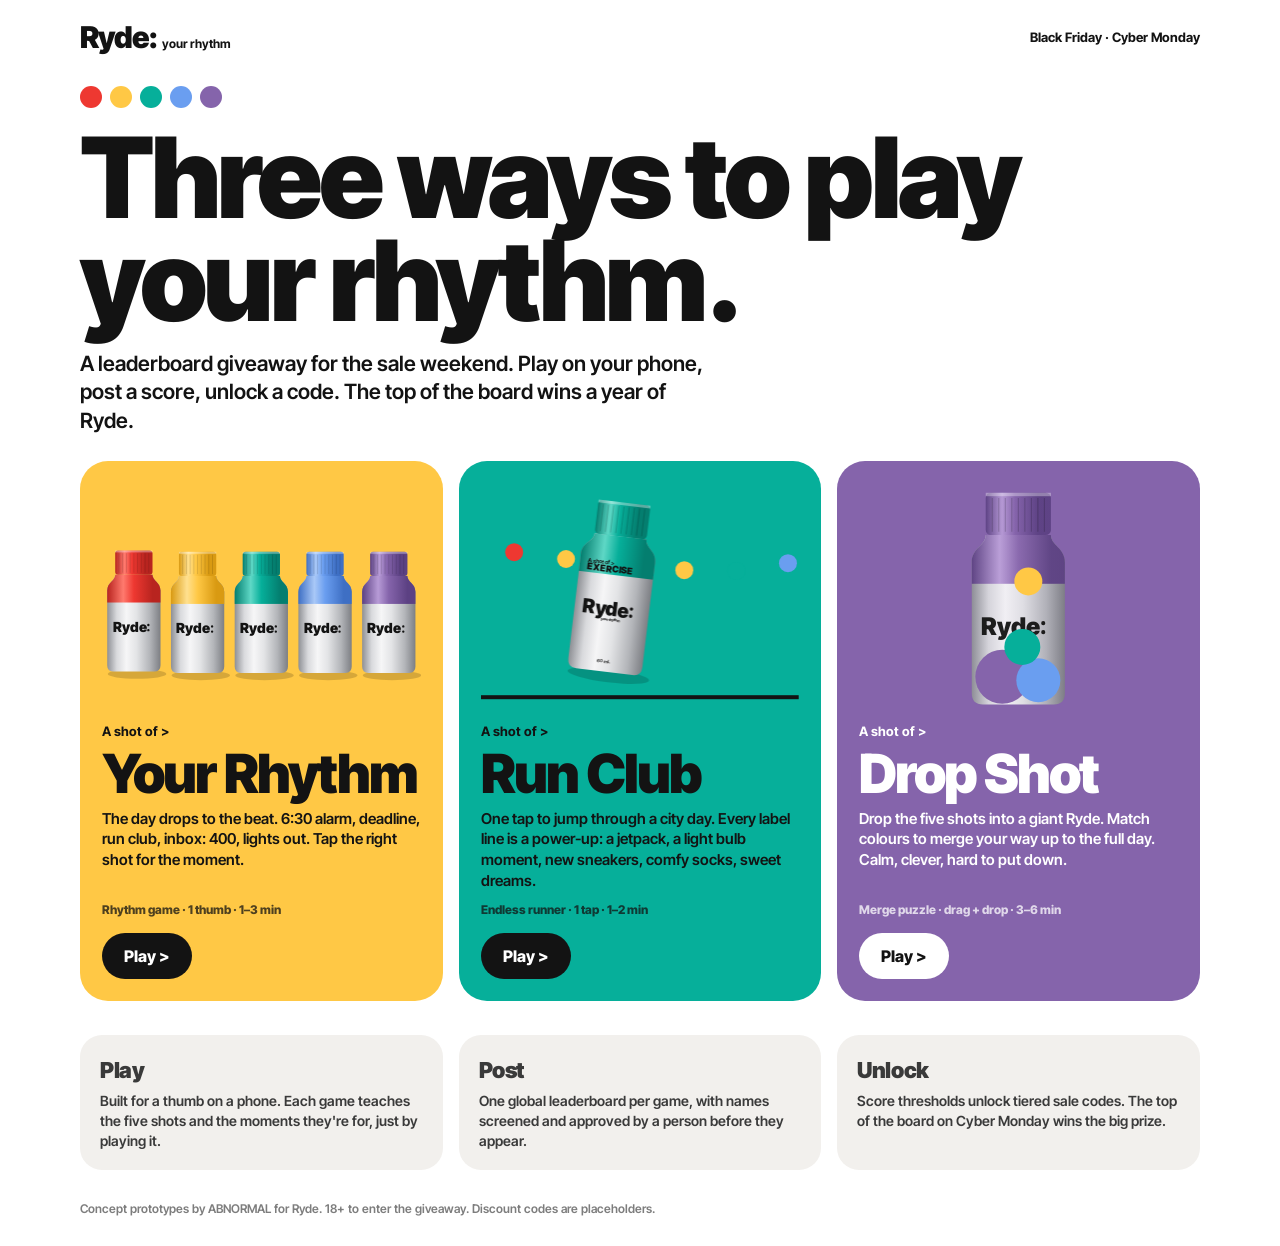
==== ryde/index.html @ a7301d09 "Ryde games: work in progress (Your Rhythm, Run Club, Drop Shot) + hub Not for main yet: builds are m" ====
<!doctype html>
<html lang="en">
<head>
  <meta charset="utf-8" />
  <meta name="viewport" content="width=device-width, initial-scale=1, viewport-fit=cover" />
  <title>Ryde: Game Club</title>
  <meta name="description" content="Three playable concepts for a Ryde Black Friday leaderboard giveaway." />
  <meta property="og:title" content="Ryde: Game Club" />
  <meta property="og:description" content="Three ways to play your rhythm. Concept prototypes by ABNORMAL." />
  <link rel="stylesheet" href="shared/ui.css" />
  <style>
    body { overflow: auto; }
    .wrap { max-width: 1160px; margin: 0 auto; padding: calc(env(safe-area-inset-top) + 22px) calc(env(safe-area-inset-right) + 20px) calc(env(safe-area-inset-bottom) + 28px) calc(env(safe-area-inset-left) + 20px); }
    header { display: flex; align-items: center; justify-content: space-between; gap: 12px; }
    header .tag { font-weight: 700; font-size: 13px; }
    .hero { margin: 34px 0 26px; display: grid; gap: 18px; }
    .hero h1 { font-weight: 900; font-size: clamp(46px, 9.5vw, 112px); line-height: 0.92; letter-spacing: -0.03em; margin: 0; }
    .hero p { font-weight: 600; font-size: clamp(16px, 2.2vw, 21px); line-height: 1.35; margin: 0; max-width: 640px; }
    .dots { display: flex; gap: 8px; }
    .dots i { width: 22px; height: 22px; border-radius: 50%; display: block; }
    .cards { display: grid; grid-template-columns: repeat(3, 1fr); gap: 16px; }
    @media (max-width: 900px) { .cards { grid-template-columns: 1fr; } }
    .card { position: relative; border-radius: 28px; padding: 22px 22px 22px; color: var(--ink); text-decoration: none; display: flex; flex-direction: column; gap: 10px; min-height: 460px; overflow: hidden; }
    .card canvas { width: 100%; height: 230px; display: block; margin: -4px 0 4px; }
    .card .eyebrow { font-size: 13px; }
    .card h2 { font-weight: 900; font-size: clamp(38px, 5vw, 54px); line-height: 0.92; letter-spacing: -0.035em; margin: 0; }
    .card p { font-weight: 600; font-size: 15px; line-height: 1.38; margin: 0; flex: 1; }
    .card .meta { font-weight: 800; font-size: 12px; opacity: 0.75; }
    .card .go { align-self: flex-start; margin-top: 6px; background: var(--ink); color: var(--paper); font-weight: 800; font-size: 16px; padding: 13px 22px; border-radius: 999px; }
    .card:hover .go, .card:focus-visible .go { background: #000; transform: translateY(-1px); }
    .c-rhythm { background: var(--focus); }
    .c-run { background: var(--exercise); color: var(--ink); }
    .c-drop { background: var(--sleep); color: var(--paper); }
    .c-drop .go { background: var(--paper); color: var(--ink); }
    .how { margin: 34px 0 0; display: grid; grid-template-columns: repeat(3, 1fr); gap: 16px; }
    @media (max-width: 900px) { .how { grid-template-columns: 1fr; } }
    .how div { background: var(--mist); border-radius: 22px; padding: 20px; }
    .how b { display: block; font-weight: 900; font-size: 22px; letter-spacing: -0.02em; margin-bottom: 6px; }
    .how span { font-weight: 600; font-size: 14px; line-height: 1.4; }
    footer { margin-top: 30px; font-size: 12px; font-weight: 600; color: rgba(19,19,19,0.55); line-height: 1.5; }
  </style>
</head>
<body>
  <div class="wrap">
    <header>
      <span class="wordmark">Ryde<i>:</i><small>your rhythm</small></span>
      <span class="tag">Black Friday · Cyber Monday</span>
    </header>
    <section class="hero">
      <div class="dots"><i style="background:var(--energy)"></i><i style="background:var(--focus)"></i><i style="background:var(--exercise)"></i><i style="background:var(--relax)"></i><i style="background:var(--sleep)"></i></div>
      <h1>Three ways to play your rhythm.</h1>
      <p>A leaderboard giveaway for the sale weekend. Play on your phone, post a score, unlock a code. The top of the board wins a year of Ryde.</p>
    </section>
    <section class="cards">
      <a class="card c-rhythm" href="rhythm/">
        <canvas data-art="rhythm"></canvas>
        <span class="eyebrow">A shot of</span>
        <h2>Your Rhythm</h2>
        <p>The day drops to the beat. 6:30 alarm, deadline, run club, inbox: 400, lights out. Tap the right shot for the moment.</p>
        <span class="meta">Rhythm game · 1 thumb · 1–3 min</span>
        <span class="go">Play ></span>
      </a>
      <a class="card c-run" href="run-club/">
        <canvas data-art="run"></canvas>
        <span class="eyebrow">A shot of</span>
        <h2>Run Club</h2>
        <p>One tap to jump through a city day. Every label line is a power-up: a jetpack, a light bulb moment, new sneakers, comfy socks, sweet dreams.</p>
        <span class="meta">Endless runner · 1 tap · 1–2 min</span>
        <span class="go">Play ></span>
      </a>
      <a class="card c-drop" href="drop/">
        <canvas data-art="drop"></canvas>
        <span class="eyebrow">A shot of</span>
        <h2>Drop Shot</h2>
        <p>Drop the five shots into a giant Ryde. Match colours to merge your way up to the full day. Calm, clever, hard to put down.</p>
        <span class="meta">Merge puzzle · drag + drop · 3–6 min</span>
        <span class="go">Play ></span>
      </a>
    </section>
    <section class="how">
      <div><b>Play</b><span>Built for a thumb on a phone. Each game teaches the five shots and the moments they're for, just by playing it.</span></div>
      <div><b>Post</b><span>One global leaderboard per game, with names screened and approved by a person before they appear.</span></div>
      <div><b>Unlock</b><span>Score thresholds unlock tiered sale codes. The top of the board on Cyber Monday wins the big prize.</span></div>
    </section>
    <footer>Concept prototypes by ABNORMAL for Ryde. 18+ to enter the giveaway. Discount codes are placeholders.</footer>
  </div>
  <script type="module">
    import { drawBottle, drawDot, loadFont, SHOTS } from "./shared/brand.js";
    await loadFont();
    const art = {
      rhythm(x, w, h) { // five bottles in a row, the middle one popping on the beat
        const t = performance.now() / 1000, n = 5, gap = w / n;
        SHOTS.forEach((s, i) => { const pop = Math.max(0, Math.sin(t * 3.2 - i * 0.9)) ** 6; drawBottle(x, gap * (i + 0.5), h * 0.58 - pop * h * 0.08, Math.min(h * 0.72, gap * 1.9), s.id, { label: false }); });
      },
      run(x, w, h) { // one bottle mid-stride over dots
        const t = performance.now() / 1000;
        for (let i = 0; i < 7; i++) drawDot(x, ((i * 52 - t * 90) % (w + 60) + w + 60) % (w + 60) - 30, h * 0.36 + Math.sin(i) * 10, 9, SHOTS[i % 5].id);
        drawBottle(x, w * 0.42, h * 0.55 - Math.abs(Math.sin(t * 5)) * h * 0.08, h * 0.74, "exercise", { tilt: 0.12 });
        x.fillStyle = "#131313"; x.fillRect(0, h * 0.94, w, 4);
      },
      drop(x, w, h) { // falling dots stacking
        const t = performance.now() / 1000; const cx = w / 2;
        drawBottle(x, cx, h * 0.52, h * 0.92, "sleep", { label: false, shadow: false, alpha: 0.95 });
        const rs = [11, 14, 18, 22, 27]; const ids = ["energy", "focus", "exercise", "relax", "sleep"];
        drawDot(x, cx - 16, h * 0.86, rs[4], ids[4]); drawDot(x, cx + 20, h * 0.875, rs[3], ids[3]); drawDot(x, cx + 4, h * 0.73, rs[2], ids[2]);
        const y = h * 0.2 + ((t * 70) % (h * 0.42)); drawDot(x, cx + 10, y, rs[1], ids[1]);
      },
    };
    const canvases = [...document.querySelectorAll("canvas[data-art]")];
    function frame() {
      for (const c of canvases) {
        const r = c.getBoundingClientRect(), dpr = Math.min(2, devicePixelRatio || 1);
        if (c.width !== Math.round(r.width * dpr)) { c.width = Math.round(r.width * dpr); c.height = Math.round(r.height * dpr); }
        const x = c.getContext("2d"); x.setTransform(dpr, 0, 0, dpr, 0, 0); x.clearRect(0, 0, r.width, r.height);
        art[c.dataset.art](x, r.width, r.height);
      }
      requestAnimationFrame(frame);
    }
    frame();
  </script>
</body>
</html>
---- ryde/shared/ui.css ----
/* Ryde prototypes: shared tokens + screen chrome. Each game adds its own layout on top. */
@font-face { font-family: "Inter Tight"; font-weight: 600; font-display: swap; src: url(fonts/inter-tight-latin-600-normal.woff2) format("woff2"); }
@font-face { font-family: "Inter Tight"; font-weight: 700; font-display: swap; src: url(fonts/inter-tight-latin-700-normal.woff2) format("woff2"); }
@font-face { font-family: "Inter Tight"; font-weight: 800; font-display: swap; src: url(fonts/inter-tight-latin-800-normal.woff2) format("woff2"); }
@font-face { font-family: "Inter Tight"; font-weight: 900; font-display: swap; src: url(fonts/inter-tight-latin-900-normal.woff2) format("woff2"); }
:root {
  --ink: #131313; --paper: #ffffff; --stone: #d4d0ca; --stone-dark: #b9b4ad; --mist: #f2f0ed;
  --energy: #ee3831; --focus: #ffc845; --exercise: #06af9a; --relax: #6a9ef0; --sleep: #8564ab;
  --font: "Inter Tight", "Helvetica Neue", Helvetica, Arial, sans-serif;
  --gutter: 20px;
}
* { box-sizing: border-box; -webkit-tap-highlight-color: transparent; }
html, body { margin: 0; height: 100%; background: var(--paper); color: var(--ink); font-family: var(--font); -webkit-font-smoothing: antialiased; }
body { overflow: hidden; -webkit-user-select: none; user-select: none; -webkit-touch-callout: none; }
button { font-family: var(--font); }
canvas.play { position: fixed; inset: 0; display: block; touch-action: none; -webkit-user-select: none; user-select: none; -webkit-touch-callout: none; }

/* screens: start / end overlays */
.screen { position: fixed; inset: 0; z-index: 10; overflow-y: auto; background: var(--paper); display: flex; flex-direction: column; align-items: center;
  padding: calc(env(safe-area-inset-top) + 18px) calc(env(safe-area-inset-right) + var(--gutter)) calc(env(safe-area-inset-bottom) + 22px) calc(env(safe-area-inset-left) + var(--gutter)); }
.screen.hidden { display: none; }
.screen .col { width: 100%; max-width: 420px; display: flex; flex-direction: column; gap: 14px; }
.wordmark { font-weight: 900; font-size: 30px; letter-spacing: -0.03em; line-height: 1; display: inline-flex; align-items: baseline; }
.wordmark i { font-style: normal; } /* colon */
.wordmark small { font-size: 12px; font-weight: 700; letter-spacing: 0; margin-left: 4px; }
.eyebrow { font-weight: 700; font-size: 14px; margin: 0; }
.eyebrow::after { content: " >"; }
.display { font-weight: 900; font-size: clamp(44px, 14vw, 72px); line-height: 0.9; letter-spacing: -0.035em; margin: 0; }
.lede { font-weight: 600; font-size: 16px; line-height: 1.35; margin: 0; }
.how { font-weight: 600; font-size: 14px; line-height: 1.4; margin: 0; color: #3a3a3a; }
.btn { appearance: none; border: 0; border-radius: 999px; background: var(--ink); color: var(--paper); font-weight: 800; font-size: 18px; padding: 17px 28px; cursor: pointer; width: 100%; }
.btn:active { transform: scale(0.98); }
.btn:disabled { opacity: 0.45; }
.btn.ghost { background: transparent; color: var(--ink); box-shadow: inset 0 0 0 2px var(--ink); }
.btn.small { font-size: 14px; padding: 10px 16px; width: auto; }
.row { display: flex; gap: 10px; align-items: center; }
.block { border-radius: 22px; padding: 18px; }
.block.stone { background: var(--stone); }
.block.mist { background: var(--mist); }
.chips { display: flex; gap: 6px; flex-wrap: wrap; }
.chip { display: inline-flex; align-items: center; gap: 6px; font-weight: 800; font-size: 12px; padding: 6px 10px; border-radius: 999px; background: var(--mist); }
.chip::before { content: ""; width: 10px; height: 10px; border-radius: 50%; background: var(--c, var(--ink)); }

/* leaderboard */
.board h3 { margin: 0 0 8px; font-size: 13px; font-weight: 800; }
.board h3::after { content: " >"; }
.board ol { list-style: none; margin: 0; padding: 0; font-size: 15px; font-weight: 700; }
.board li { display: flex; gap: 10px; padding: 7px 0; border-bottom: 1px solid rgba(19,19,19,0.1); align-items: baseline; }
.board li:last-child { border-bottom: 0; }
.board li .r { width: 20px; color: rgba(19,19,19,0.45); font-weight: 800; }
.board li .n { flex: 1; min-width: 0; overflow: hidden; text-overflow: ellipsis; white-space: nowrap; }
.board li .rd { color: rgba(19,19,19,0.5); font-size: 12px; }
.board li .s { font-weight: 900; font-variant-numeric: tabular-nums; }
.board li.you { color: var(--energy); }
.board li.empty { color: rgba(19,19,19,0.5); font-weight: 600; font-size: 14px; }

/* end screen bits */
.score-big { font-weight: 900; font-size: clamp(56px, 18vw, 92px); line-height: 0.9; letter-spacing: -0.04em; margin: 0; font-variant-numeric: tabular-nums; }
.stats { display: flex; gap: 22px; font-weight: 700; font-size: 13px; }
.stats b { display: block; font-size: 24px; font-weight: 900; }
.reward { border-radius: 22px; padding: 16px 18px; background: var(--ink); color: var(--paper); }
.reward .label { font-size: 12px; font-weight: 800; opacity: 0.7; }
.reward b { display: block; font-size: 28px; font-weight: 900; letter-spacing: 0.02em; margin: 4px 0; }
.reward .t { font-size: 13px; font-weight: 600; }
.reward.locked { background: var(--mist); color: var(--ink); }
.namerow { display: flex; gap: 8px; }
.namerow input { flex: 1; min-width: 0; font-family: var(--font); font-size: 16px; font-weight: 800; text-transform: uppercase; letter-spacing: 0.04em; padding: 14px 16px; border-radius: 14px; border: 2px solid rgba(19,19,19,0.15); background: var(--paper); color: var(--ink); -webkit-user-select: text; user-select: text; }
.namerow button { flex: none; }
.note { font-size: 13px; font-weight: 600; margin: 0; }
.note:empty { display: none; }
.fine { font-size: 11px; font-weight: 600; color: rgba(19,19,19,0.55); text-align: center; margin: 4px 0 0; line-height: 1.4; }
.snd { align-self: center; }
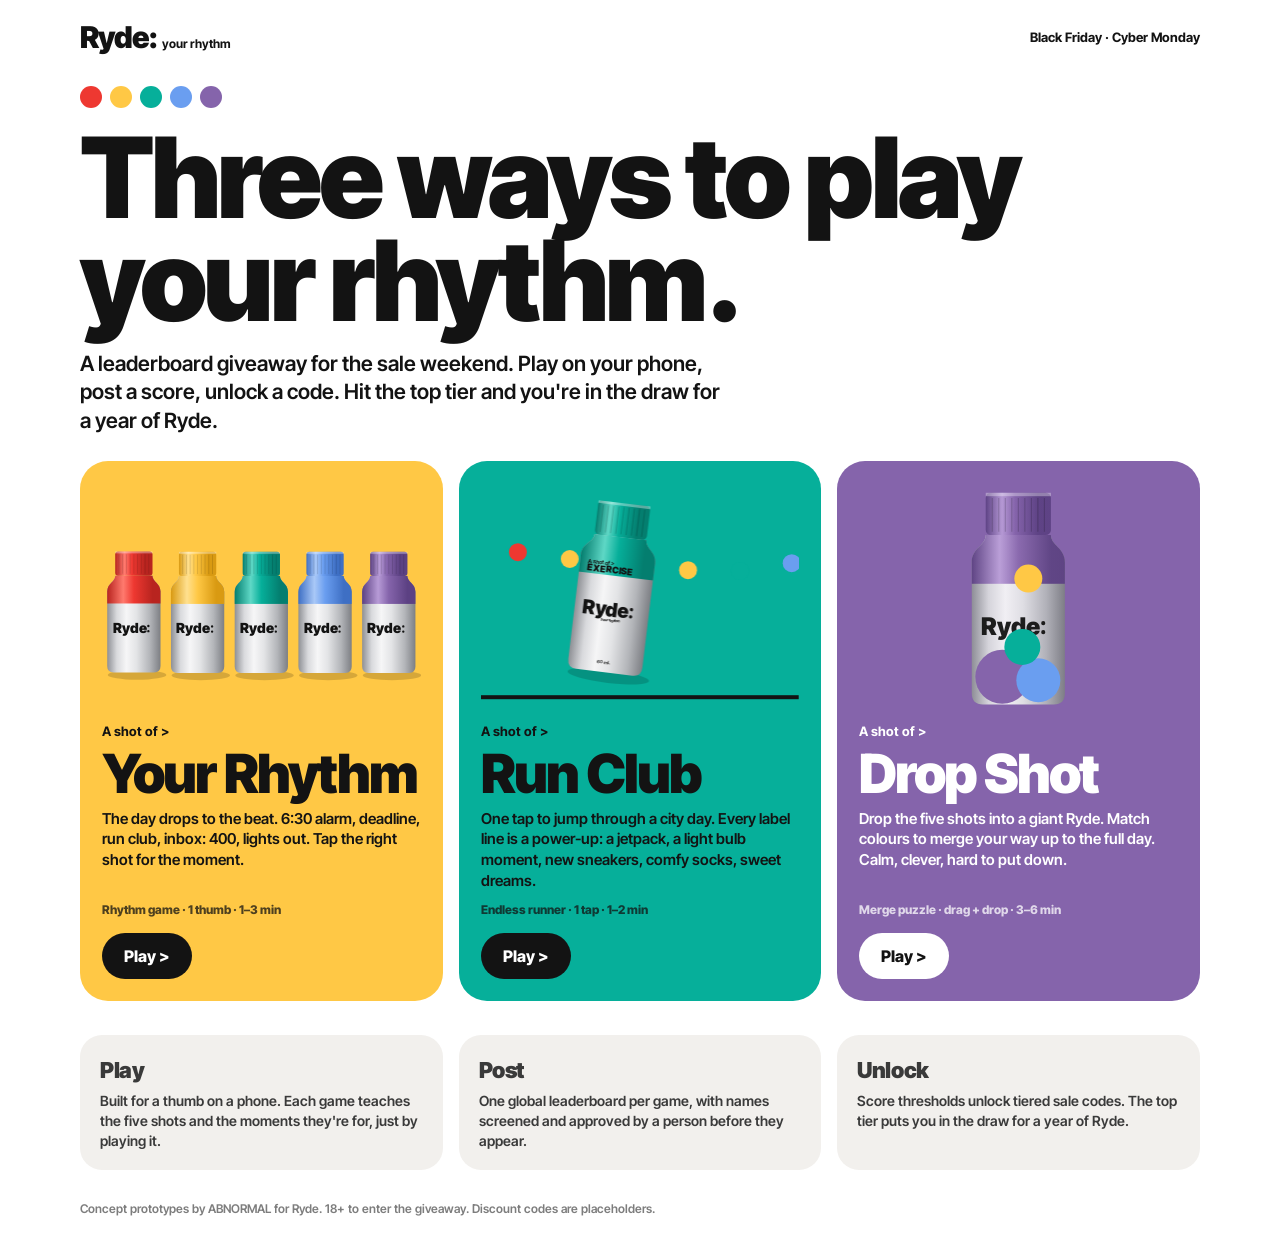
==== commit e6910858: "Ryde hub: prize copy matches the games (top tier enters the draw) Co-Authored-By: Claude Opus 5.5 <n" ====
--- a/ryde/index.html
+++ b/ryde/index.html
@@ -4,7 +4,7 @@
   <meta charset="utf-8" />
   <meta name="viewport" content="width=device-width, initial-scale=1, viewport-fit=cover" />
   <title>Ryde: Game Club</title>
-  <meta name="description" content="Three playable concepts for a Ryde Black Friday leaderboard giveaway." />
+  <meta name="description" content="Three playable concepts for a Ryde Black Friday leaderboard giveaway: play, post a score, unlock a code." />
   <meta property="og:title" content="Ryde: Game Club" />
   <meta property="og:description" content="Three ways to play your rhythm. Concept prototypes by ABNORMAL." />
   <link rel="stylesheet" href="shared/ui.css" />
@@ -49,7 +49,7 @@
     <section class="hero">
       <div class="dots"><i style="background:var(--energy)"></i><i style="background:var(--focus)"></i><i style="background:var(--exercise)"></i><i style="background:var(--relax)"></i><i style="background:var(--sleep)"></i></div>
       <h1>Three ways to play your rhythm.</h1>
-      <p>A leaderboard giveaway for the sale weekend. Play on your phone, post a score, unlock a code. The top of the board wins a year of Ryde.</p>
+      <p>A leaderboard giveaway for the sale weekend. Play on your phone, post a score, unlock a code. Hit the top tier and you're in the draw for a year of Ryde.</p>
     </section>
     <section class="cards">
       <a class="card c-rhythm" href="rhythm/">
@@ -80,7 +80,7 @@
     <section class="how">
       <div><b>Play</b><span>Built for a thumb on a phone. Each game teaches the five shots and the moments they're for, just by playing it.</span></div>
       <div><b>Post</b><span>One global leaderboard per game, with names screened and approved by a person before they appear.</span></div>
-      <div><b>Unlock</b><span>Score thresholds unlock tiered sale codes. The top of the board on Cyber Monday wins the big prize.</span></div>
+      <div><b>Unlock</b><span>Score thresholds unlock tiered sale codes. The top tier puts you in the draw for a year of Ryde.</span></div>
     </section>
     <footer>Concept prototypes by ABNORMAL for Ryde. 18+ to enter the giveaway. Discount codes are placeholders.</footer>
   </div>
